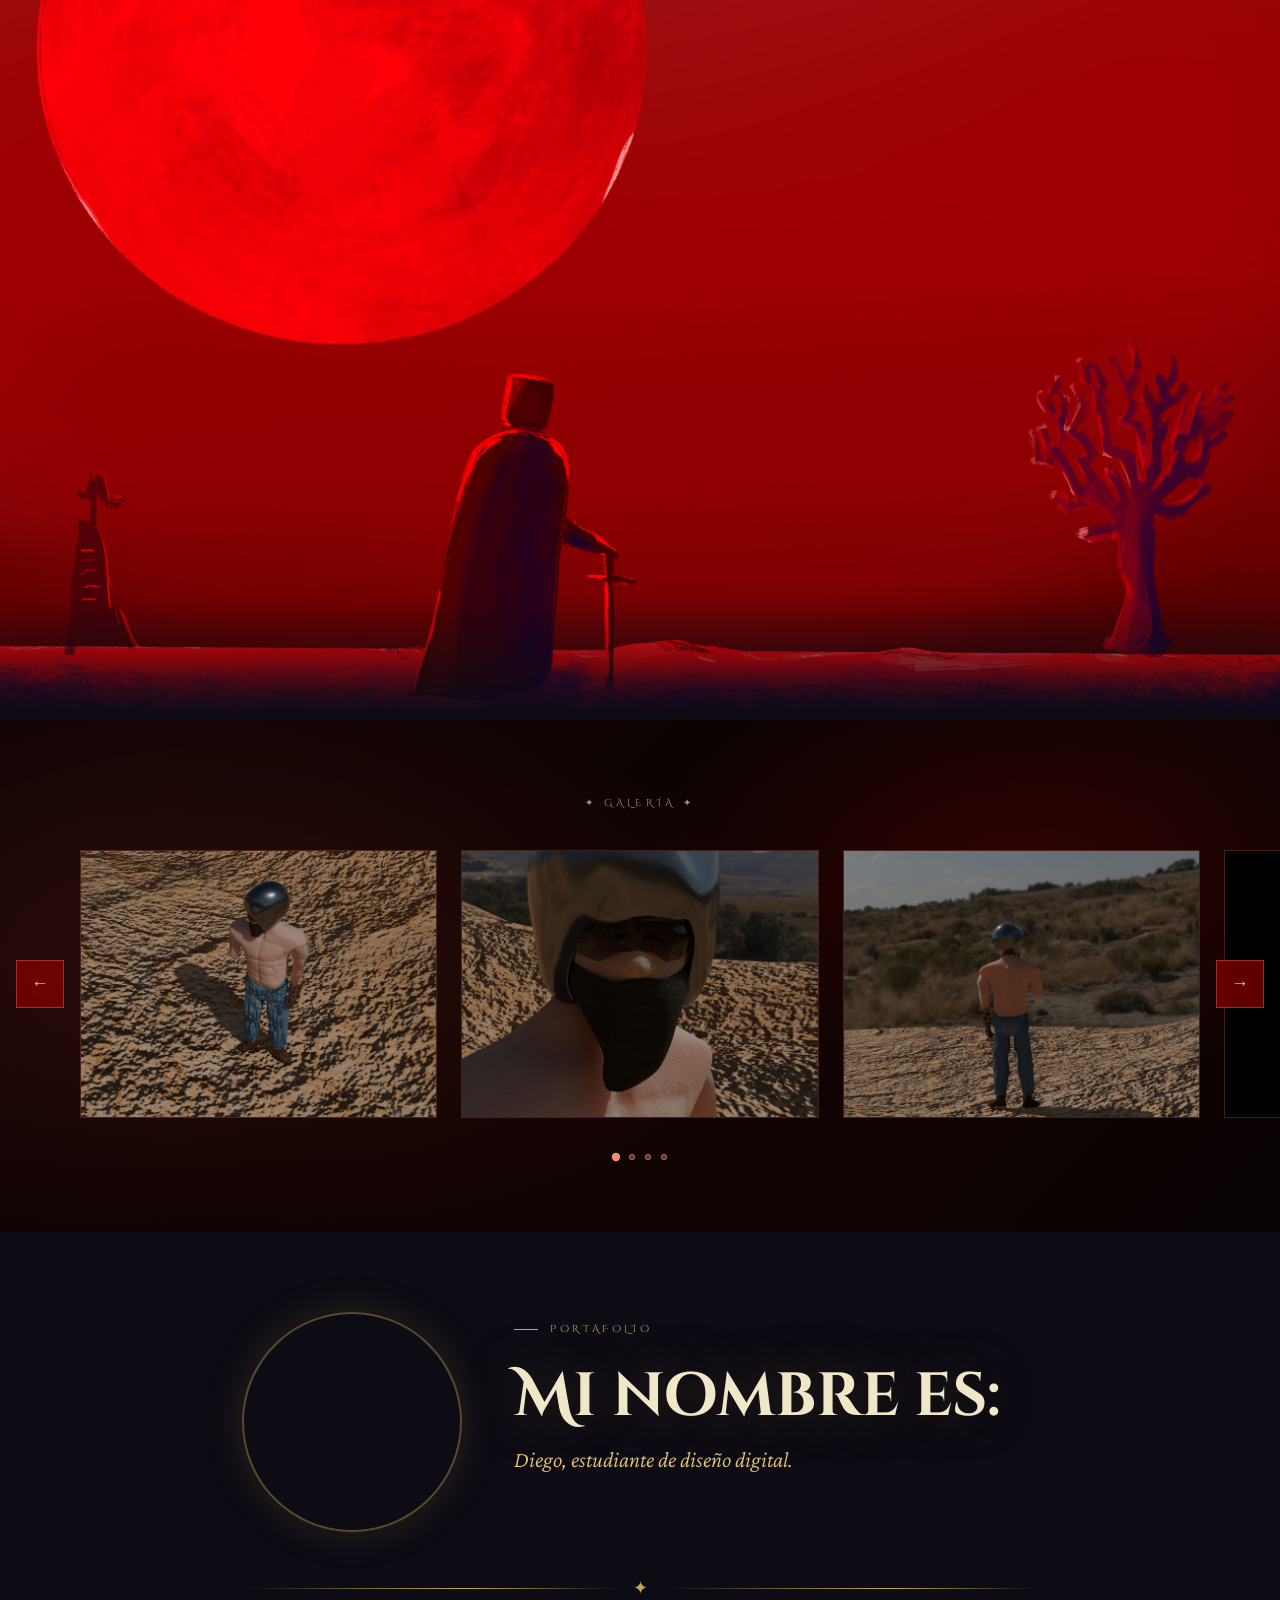
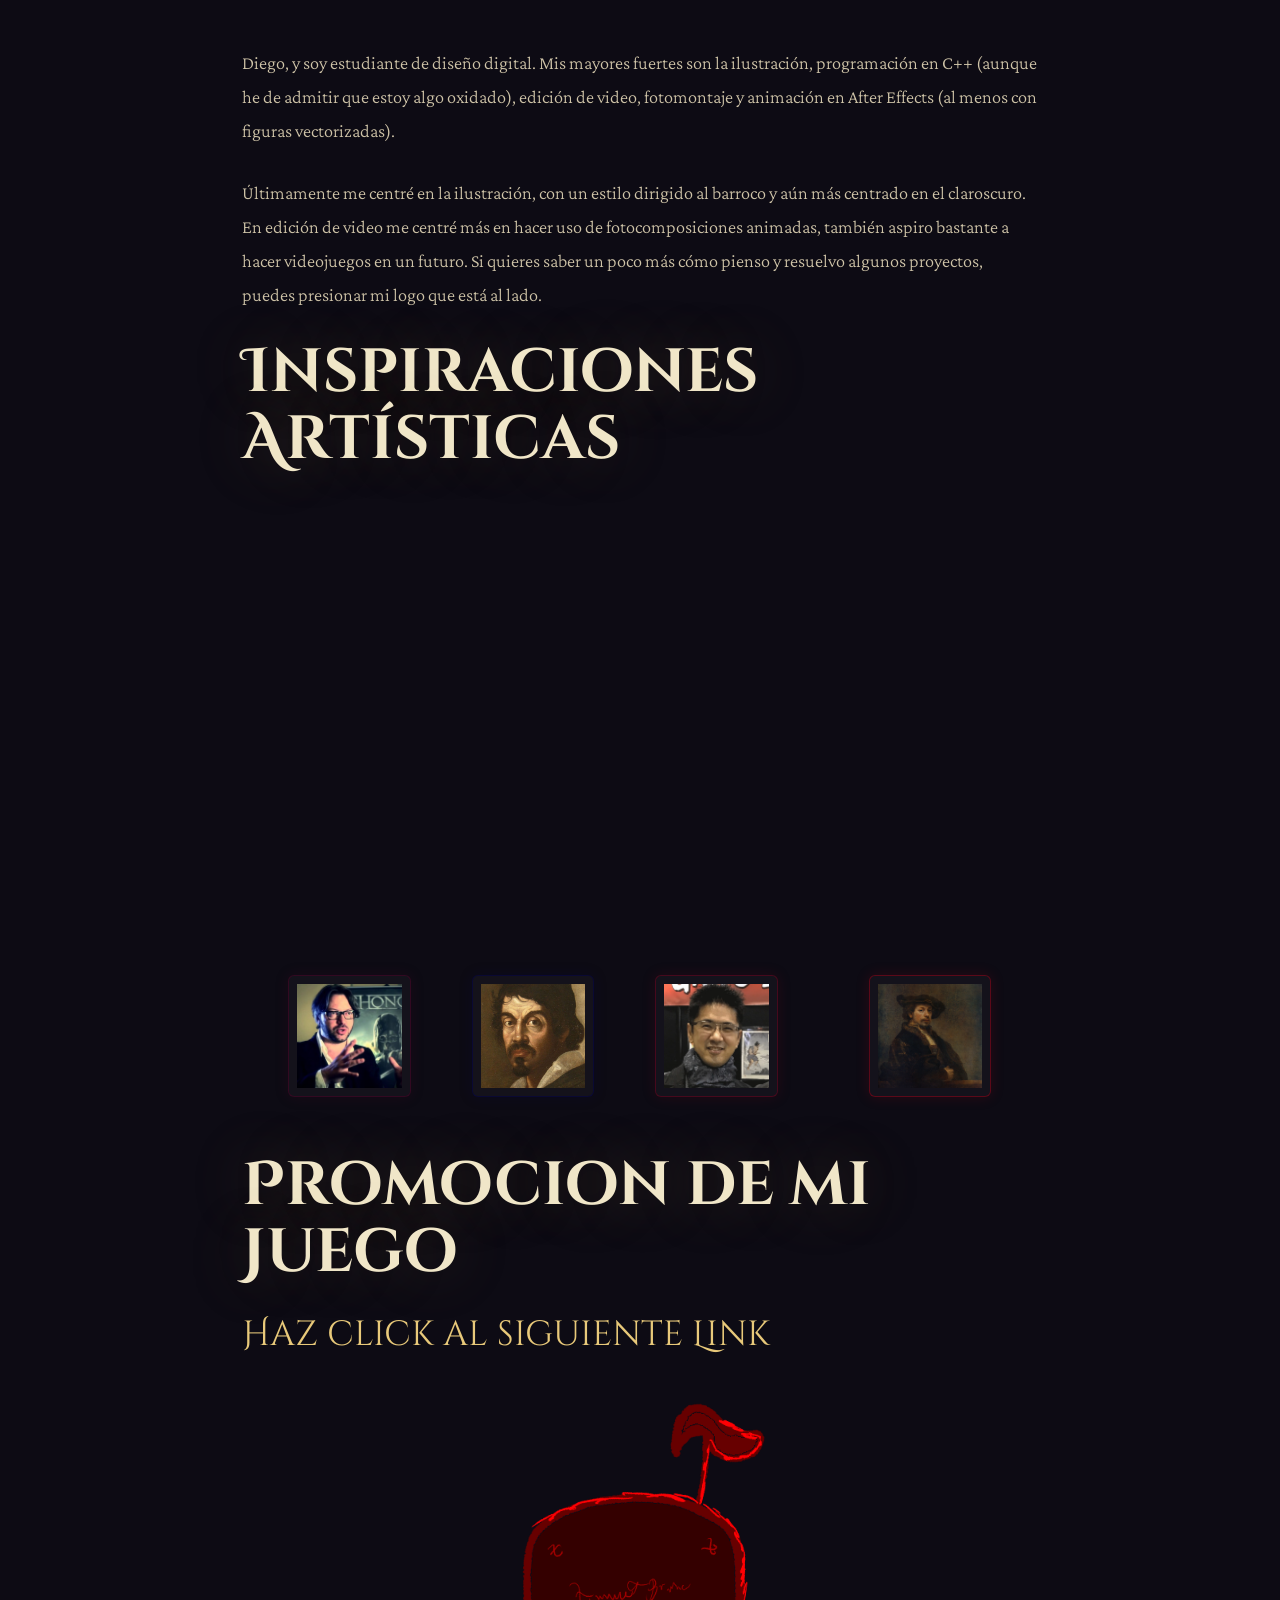
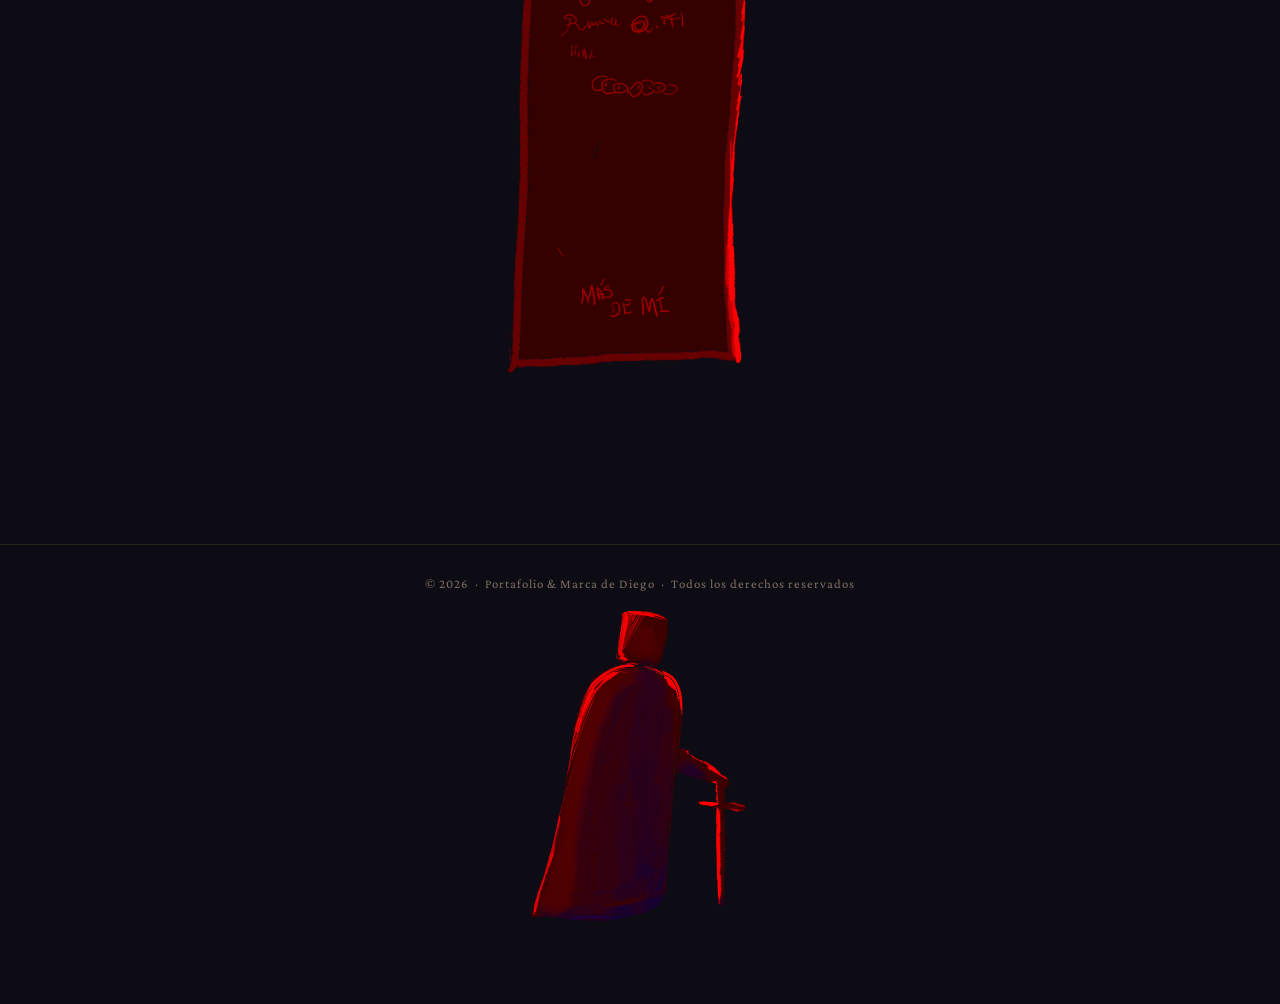
==== Index.html @ 69472fc8 "Add files via upload" ====
<!DOCTYPE html>
<html lang="es">
<head>
    <meta charset="UTF-8">
    <meta name="viewport" content="width=device-width, initial-scale=1.0">

    <!-- ══════════════ META SEO ══════════════ -->
    <title>Diego | Portafolio de Ilustración, 3D y Diseño Digital</title>
    <meta name="description" content="Portafolio de Diego, estudiante de diseño digital especializado en ilustración barroca, claroscuro, modelado 3D y fotomontaje. Descubre proyectos, inspiraciones artísticas y un videojuego propio.">
    <meta name="keywords" content="Diego, portafolio, diseño digital, ilustración, claroscuro, barroco, 3D, fotomontaje, after effects, videojuego, estudiante de diseño">
    <meta name="author" content="Diego">
    <meta name="robots" content="index, follow">
    <link rel="canonical" href="https://tu-dominio.com/">

    <!-- Open Graph (vista previa al compartir en redes / WhatsApp / Discord) -->
    <meta property="og:type" content="website">
    <meta property="og:title" content="Diego | Portafolio de Ilustración, 3D y Diseño Digital">
    <meta property="og:description" content="Ilustración barroca, claroscuro, modelado 3D y un videojuego en desarrollo. Conoce el trabajo de Diego.">
    <meta property="og:image" content="https://tu-dominio.com/imgs/foto-diego-share.jpg">
    <meta property="og:url" content="https://tu-dominio.com/">
    <meta property="og:locale" content="es_ES">

    <!-- Twitter / X Card -->
    <meta name="twitter:card" content="summary_large_image">
    <meta name="twitter:title" content="Diego | Portafolio de Ilustración, 3D y Diseño Digital">
    <meta name="twitter:description" content="Ilustración barroca, claroscuro, modelado 3D y un videojuego en desarrollo.">
    <meta name="twitter:image" content="https://tu-dominio.com/imgs/foto-diego-share.jpg">
    <!-- ════════════════════════════════════ -->

    <link rel="preconnect" href="https://fonts.googleapis.com">
    <link rel="preconnect" href="https://fonts.gstatic.com" crossorigin>
    <link href="https://fonts.googleapis.com/css2?family=Cinzel+Decorative:wght@400;700&family=Crimson+Pro:ital,wght@0,300;0,400;1,300;1,400&display=swap" rel="stylesheet">
    <style>
        :root {
            --ink:       #0d0b14;
            --midnight:  #12101e;
            --plum:      #1e1630;
            --gold:      #c9a84c;
            --gold-soft: #e8c97a;
            --moon:      #f0e6c8;
            --text:      #cfc4a8;
            --muted:     #7a7060;
        }

        * { margin: 0; padding: 0; box-sizing: border-box; }
        html { scroll-behavior: smooth; }

        body {
            background: var(--ink);
            color: var(--text);
            font-family: 'Crimson Pro', Georgia, serif;
            overflow-x: hidden;
        }

        .escena {
            position: relative;
            width: 100%;
            box-sizing: border-box;
            aspect-ratio: 16 / 9;
            overflow: hidden;
        }
        .escena img, .escena button, .escena a { position: absolute; display: block; }
        .fondo  { inset: 0; width: 100%; height: 100%; object-fit: cover; z-index: 1; }
        .luz    { inset: 0; width: 100%; height: 100%; object-fit: cover; z-index: 2; }
        .suelo  { bottom: 0; left: 0; width: 100%; z-index: 3; }

        .escena button, .escena .btn-link {
            background: none; border: none; cursor: pointer; padding: 0;
            z-index: 4; transition: transform 0.3s ease, filter 0.3s ease;
            transform-origin: center bottom;
        }
        .escena button:hover, .escena .btn-link:hover {
            transform: scale(1.08);
            filter: drop-shadow(0 0 12px rgba(201, 168, 76, 0.55));
        }
        .escena button img, .escena .btn-link img { width: 100%; display: block; }

        .btn-luna      { left: 2%;   bottom: 90%; width: 50%; height: 50%; }
        .btn-personaje { left: 32%;  bottom: 42%; width: 18%; height: 18%; }
        .btn-tumba     { left: 2%;   bottom: 20%; width: 10%; height: 38%; }
        .btn-arbol     { right: 3%;  bottom: 44%; width: 17%; height: 21%; }

        /* ── Nueva Escena para el Juego ── */
        .escena-juego {
            position: relative;
            width: 100%;
            aspect-ratio: 16 / 9;
            overflow: hidden;
            margin-top: 32px;
        }

        /* ── CONFIGURACIÓN DEL NUEVO BOTÓN TUMBA (Menos grande y con brillo rojo) ── */
        .btn-bigTomb {
            position: relative;
            display: block;
            margin: 40px auto 0 auto; /* Lo centra automáticamente en la página */
            width: 100%;
            max-width: 320px; /* Evita que se haga gigante y controla su escala perfectamente */
            background: none;
            border: none;
            padding: 0;
            cursor: pointer;
            outline: none;
            transition: filter 0.4s ease, transform 0.3s ease;
        }

        /* Asegura que la imagen de la tumba ocupe el espacio correcto sin deformarse */
        .btn-bigTomb img {
            width: 100%;
            height: auto;
            display: block;
        }

        /* Efecto Hover: Resplandor rojo persiguiendo las líneas del dibujo + sutil aumento de tamaño */
        .btn-bigTomb:hover {
            transform: scale(1.04);
            filter: drop-shadow(0 0 20px rgba(255, 0, 0, 0.85)) brightness(1.1);
        }

        /* Pequeña pulsación visual al hacer click */
        .btn-bigTomb:active {
            transform: scale(0.98);
        }

        .scene-fade {
            width: 100%; height: 120px;
            background: linear-gradient(to bottom, transparent, var(--ink));
            margin-top: -120px; position: relative; z-index: 10; pointer-events: none;
        }

        .carousel-section {
            background: linear-gradient(135deg, #140505 10%, #0d0202 40%, #110303 70%, #080202 100%);
            padding: 72px 0; position: relative; overflow: hidden;
        }
        .carousel-section::before {
            content: ''; position: absolute; inset: 0;
            background:
                radial-gradient(ellipse 60% 80% at 20% 50%, rgba(255,80,60,0.12) 0%, transparent 70%),
                radial-gradient(ellipse 50% 70% at 80% 30%, rgba(180,0,0,0.2) 0%, transparent 60%);
            pointer-events: none;
        }
        .carousel-section::after {
            content: ''; position: absolute; inset: 0;
            background: repeating-linear-gradient(
                0deg, transparent, transparent 3px,
                rgba(0,0,0,0.04) 3px, rgba(0,0,0,0.04) 4px
            );
            pointer-events: none;
        }
        .carousel-label {
            text-align: center; margin-bottom: 40px; position: relative; z-index: 2;
        }
        .carousel-label span {
            font-family: 'Cinzel Decorative', serif; font-size: 0.65rem;
            letter-spacing: 0.4em; text-transform: uppercase;
            color: rgba(255, 200, 180, 0.7);
        }
        .carousel-track-wrap { position: relative; z-index: 2; overflow: hidden; padding: 0 80px; }
        .carousel-track {
            display: flex; gap: 24px;
            transition: transform 0.55s cubic-bezier(0.77, 0, 0.175, 1);
            will-change: transform;
        }
        .carousel-slide {
            flex: 0 0 calc(33.333% - 16px); min-width: 0; position: relative;
            border: 1px solid rgba(255, 160, 120, 0.2); overflow: hidden;
            aspect-ratio: 4 / 3; background: rgba(0,0,0,0.3);
        }
        .carousel-slide img {
            width: 100%; height: 100%; object-fit: cover; display: block;
            transition: transform 0.6s ease, filter 0.6s ease;
            filter: brightness(0.85) saturate(1.1);
            cursor: pointer;
        }
        .carousel-slide:hover img { transform: scale(1.06); filter: brightness(0.7) saturate(1.3); }
        .carousel-slide-caption {
            position: absolute; bottom: 0; left: 0; right: 0;
            padding: 20px 18px 16px;
            background: linear-gradient(to top, rgba(80,0,0,0.9) 15%, transparent 100%);
            font-family: 'Cinzel Decorative', serif; font-size: 0.7rem;
            letter-spacing: 0.15em; text-transform: uppercase;
            color: rgba(255, 210, 190, 0.9);
            opacity: 0; transform: translateY(8px);
            transition: opacity 0.3s ease, transform 0.3s ease;
            pointer-events: none;
        }
        .carousel-slide:hover .carousel-slide-caption { opacity: 1; transform: translateY(0); }

        .carousel-btn {
            position: absolute; top: 50%; transform: translateY(-50%); z-index: 5;
            background: rgba(139,0,0,0.7); border: 1px solid rgba(255,140,100,0.35);
            color: rgba(255,210,190,0.9); width: 48px; height: 48px;
            display: flex; align-items: center; justify-content: center;
            cursor: pointer; font-size: 1.1rem;
            transition: background 0.3s, border-color 0.3s; backdrop-filter: blur(4px);
        }
        .carousel-btn:hover { background: rgba(180,0,0,0.9); border-color: rgba(255,160,120,0.6); }
        .carousel-btn.prev { left: 16px; }
        .carousel-btn.next { right: 16px; }

        .carousel-dots { display: flex; justify-content: center; gap: 10px; margin-top: 36px; position: relative; z-index: 2; }
        .carousel-dot {
            width: 6px; height: 6px; border-radius: 50%;
            background: rgba(255,160,120,0.3); border: 1px solid rgba(255,160,120,0.5);
            cursor: pointer; transition: background 0.3s, transform 0.3s;
        }
        .carousel-dot.active { background: rgba(255,160,120,0.9); transform: scale(1.4); }

        .lightbox-overlay {
            position: fixed;
            inset: 0;
            background: rgba(5, 1, 1, 0.92);
            display: none;
            align-items: center;
            justify-content: center;
            z-index: 1000;
            padding: 40px;
            cursor: zoom-out;
            backdrop-filter: blur(6px);
        }
        .lightbox-overlay.active {
            display: flex;
            animation: lightboxFade 0.25s ease;
        }
        @keyframes lightboxFade {
            from { opacity: 0; }
            to { opacity: 1; }
        }
        .lightbox-overlay img {
            max-width: 90vw;
            max-height: 90vh;
            object-fit: contain;
            border: 1px solid rgba(255, 160, 120, 0.3);
            box-shadow: 0 0 60px rgba(0,0,0,0.6);
            cursor: default;
        }
        .lightbox-close {
            position: absolute;
            top: 24px;
            right: 32px;
            color: rgba(255, 210, 190, 0.9);
            font-size: 2.2rem;
            font-family: 'Crimson Pro', Georgia, serif;
            line-height: 1;
            cursor: pointer;
            background: none;
            border: none;
            z-index: 1001;
        }
        .lightbox-close:hover { color: var(--gold-soft); }

        .content { max-width: 860px; margin: 0 auto; padding: 80px 32px 120px; }

        .intro-grid {
            display: flex;
            align-items: center;
            gap: 52px;
            margin-bottom: 48px;
            scroll-margin-top: 40px;
        }
        .intro-photo {
            flex: 0 0 220px;
            width: 220px;
            height: 220px;
            border-radius: 50%;
            overflow: hidden;
            border: 2px solid rgba(201, 168, 76, 0.4);
            box-shadow: 0 0 40px rgba(201, 168, 76, 0.15);
            flex-shrink: 0;
        }
        .intro-photo img {
            width: 100%;
            height: 100%;
            object-fit: cover;
            object-position: center;
            transform: scale(1.15);
            display: block;
            image-rendering: -webkit-optimize-contrast;
        }
        .intro-text { flex: 1; }
        .intro-text h1 { margin-bottom: 12px; }

        @media (max-width: 600px) {
            .intro-grid {
                flex-direction: column;
                align-items: flex-start;
                gap: 28px;
            }
            .intro-photo {
                flex: 0 0 160px;
                width: 160px;
                height: 160px;
            }
        }

        .eyebrow {
            display: inline-block; font-family: 'Cinzel Decorative', serif;
            font-size: 0.65rem; letter-spacing: 0.35em; text-transform: uppercase;
            color: var(--gold); margin-bottom: 28px; position: relative; padding-left: 36px;
        }
        .eyebrow::before {
            content: ''; position: absolute; left: 0; top: 50%;
            width: 24px; height: 1px; background: var(--gold);
        }
        h1 {
            font-family: 'Cinzel Decorative', serif; font-size: clamp(2rem, 5vw, 3.8rem);
            font-weight: 700; line-height: 1.1; color: var(--moon); margin-bottom: 24px;
            text-shadow: 0 0 60px rgba(201, 168, 76, 0.25);
        }
        h2 {
            font-family: 'Cinzel Decorative', serif; font-size: clamp(1.4rem, 3vw, 2.2rem);
            font-weight: 400; color: var(--gold-soft); margin-bottom: 20px;
        }
        .subtitle {
            font-size: clamp(1.1rem, 2vw, 1.4rem); font-style: italic; font-weight: 300;
            color: var(--gold-soft); line-height: 1.55; margin-bottom: 48px; max-width: 640px;
        }
        .divider { display: flex; align-items: center; gap: 16px; margin-bottom: 48px; }
        .divider::before, .divider::after {
            content: ''; flex: 1; height: 1px;
            background: linear-gradient(to right, transparent, var(--gold) 60%, transparent);
        }
        .divider span { color: var(--gold); font-size: 1.1rem; line-height: 1; }
        .body-text { font-size: clamp(1rem, 1.5vw, 1.15rem); line-height: 1.85; color: var(--text); margin-bottom: 28px; font-weight: 300; }
        .body-text strong { color: var(--moon); font-weight: 400; }
        .features { display: grid; grid-template-columns: repeat(auto-fit, minmax(220px, 1fr)); gap: 40px; margin-top: 64px; }
        .feature { border-top: 1px solid rgba(201, 168, 76, 0.3); padding-top: 24px; }
        .feature-icon { font-size: 1.5rem; margin-bottom: 12px; display: block; }
        .feature h3 {
            font-family: 'Cinzel Decorative', serif; font-size: 0.8rem; font-weight: 400;
            letter-spacing: 0.12em; color: var(--gold-soft); margin-bottom: 10px; text-transform: uppercase;
        }
        .feature p { font-size: 0.95rem; line-height: 1.7; color: var(--muted); font-weight: 300; }
        .cta-wrap { margin-top: 72px; text-align: center; }
        .cta {
            display: inline-block; font-family: 'Cinzel Decorative', serif;
            font-size: 0.75rem; letter-spacing: 0.25em; text-transform: uppercase;
            color: var(--ink); background: var(--gold); padding: 16px 40px;
            text-decoration: none; transition: background 0.3s, box-shadow 0.3s;
        }
        .cta:hover { background: var(--gold-soft); box-shadow: 0 0 40px rgba(201, 168, 76, 0.4); }

        footer {
            border-top: 1px solid rgba(201, 168, 76, 0.15);
            text-align: center; padding: 32px; font-size: 0.8rem;
            color: var(--muted); letter-spacing: 0.08em;
        }

        /* ── ANIMACIÓN DE RAÍCES ── */
        .raices-section {
            display: flex;
            flex-direction: column;
            margin: 8px auto 56px;
            max-width: 1100px;
        }
        .raices-wrap {
            position: relative;
            width: 100%;
            margin-top: 170px;
        }
        .raices-wrap svg {
            width: 100%;
            height: auto;
            display: block;
            overflow: visible;
        }
        .raices-wrap svg path {
            fill: none;
            stroke-miterlimit: 10;
            stroke-width: 4px;
            stroke-dasharray: 1800;
            stroke-dashoffset: 1800;
            filter: drop-shadow(0 0 6px rgba(162, 0, 23, 0.35));
        }
        .raices-wrap.in-view svg path {
            animation: dibujarRaiz 2.6s ease-out forwards;
        }
        .raices-wrap.in-view svg path:nth-of-type(1) { animation-delay: 0s; }
        .raices-wrap.in-view svg path:nth-of-type(2) { animation-delay: 0.5s; }
        .raices-wrap.in-view svg path:nth-of-type(3) { animation-delay: 1s; }
        .raices-wrap.in-view svg path:nth-of-type(4) { animation-delay: 1.5s; }

        @keyframes dibujarRaiz {
            to { stroke-dashoffset: 0; }
        }

        .raices-imgs {
            display: flex;
            align-items: flex-start;
            margin-top: -2px;
            padding: 0 2%;
        }
        .raices-img-slot {
            position: relative;
            flex: 0 0 16%;
            aspect-ratio: 1 / 1;
            border-radius: 6px;
            background: rgba(255,255,255,0.03);
            overflow: hidden;
            display: flex;
            align-items: center;
            justify-content: center;
        }
        .raices-img-slot::before {
            content: '';
            position: absolute;
            top: -22px;
            left: 50%;
            width: 2px;
            height: 22px;
            transform: translateX(-50%);
        }
        .raices-img-slot img {
            width: 100%;
            height: 100%;
            object-fit: cover;
            display: block;
            transition: transform 0.5s ease, filter 0.5s ease;
        }
        .raices-img-slot:hover img {
            transform: scale(1.08);
            filter: brightness(0.6);
        }
        .raices-img-slot.placeholder {
            font-family: 'Cinzel Decorative', serif;
            font-size: 0.6rem;
            letter-spacing: 0.1em;
            text-transform: uppercase;
            color: var(--muted);
            text-align: center;
            padding: 8px;
        }
        .raices-img-caption {
            position: absolute;
            bottom: 0; left: 0; right: 0;
            padding: 10px 8px 8px;
            background: linear-gradient(to top, rgba(20,0,0,0.92) 20%, transparent 100%);
            font-family: 'Cinzel Decorative', serif;
            font-size: 0.55rem;
            letter-spacing: 0.08em;
            text-transform: uppercase;
            color: rgba(255, 210, 190, 0.95);
            text-align: center;
            opacity: 0;
            transform: translateY(6px);
            transition: opacity 0.3s ease, transform 0.3s ease;
            pointer-events: none;
        }
        .raices-img-slot:hover .raices-img-caption {
            opacity: 1;
            transform: translateY(0);
        }
        .raices-img-slot.raiz-1 { border: 1px solid rgba(0,0,77,0.5); box-shadow: 0 0 14px rgba(0,0,77,0.2); }
        .raices-img-slot.raiz-1::before { background: linear-gradient(to bottom, transparent, #00004d); }
        .raices-img-slot.raiz-2 { border: 1px solid rgba(80,0,40,0.5); box-shadow: 0 0 14px rgba(80,0,40,0.2); }
        .raices-img-slot.raiz-2::before { background: linear-gradient(to bottom, transparent, #50002a); }
        .raices-img-slot.raiz-3 { border: 1px solid rgba(120,0,30,0.5); box-shadow: 0 0 14px rgba(120,0,30,0.2); }
        .raices-img-slot.raiz-3::before { background: linear-gradient(to bottom, transparent, #78001e); }
        .raices-img-slot.raiz-4 { border: 1px solid rgba(162,0,23,0.5); box-shadow: 0 0 14px rgba(162,0,23,0.2); }
        .raices-img-slot.raiz-4::before { background: linear-gradient(to bottom, transparent, #a20017); }

        @media (max-width: 700px) {
            .raices-imgs { flex-wrap: wrap; gap: 14px; padding: 0; }
            .raices-img-slot { flex: 0 0 calc(50% - 7px); margin-left: 0 !important; }
            .raices-img-slot::before { display: none; }
        }
    </style>
</head>
<body>

    <div class="escena">
        <img class="fondo"  src="imgs/fondo.png"  alt="">
        <img class="luz"    src="imgs/luz.png"    alt="">
        <img class="suelo"  src="imgs/suelo.svg"  alt="">
        <button class="btn-luna"><img src="imgs/luna.svg" alt="Luna"></button>
        <button class="btn-personaje"><img src="imgs/personaje.svg" alt="Personaje"></button>
        <button class="btn-tumba"><img src="imgs/tumba.svg" alt="Enemigo"></button>
        <button class="btn-arbol"><img src="imgs/arbol.svg" alt="Árbol"></button>
    </div>

    <div class="scene-fade"></div>

    <section class="carousel-section">
        <div class="carousel-label"><span>✦ Galería ✦</span></div>

        <div class="carousel-track-wrap" style="position:relative;">
            <button class="carousel-btn prev" aria-label="Anterior">&#8592;</button>

            <div class="carousel-track" id="carouselTrack">
                <div class="carousel-slide">
                    <img src="carrusel/FINAL1.jpg" alt="Proyecto3D">
                    <div class="carousel-slide-caption">Personaje 3D (final)</div>
                </div>
                <div class="carousel-slide">
                    <img src="carrusel/FINAL2.jpg" alt="Proyecto3D_2">
                    <div class="carousel-slide-caption">Personaje 3D II (final) </div>
                </div>
                <div class="carousel-slide">
                    <img src="carrusel/FINAL3.jpg" alt="proyecto3D_3">
                    <div class="carousel-slide-caption">Personaje 3D III (final)</div>
                </div>
                <div class="carousel-slide">
                    <img src="carrusel/cyberCommando.jpg" alt="IlustraciónIndependiente">
                    <div class="carousel-slide-caption">CyberMosquetero</div>
                </div>
                <div class="carousel-slide">
                    <img src="carrusel/AnguloDiego_ComposicionTexturas.jpg" alt="PruebaDeEstructuras_3D">
                    <div class="carousel-slide-caption">Recreación de puerta del Sol en 3d</div>
                </div>
                <div class="carousel-slide">
                    <img src="carrusel/BOCETO 7.jpg" alt="Reptilectric">
                    <div class="carousel-slide-caption">Reinterpretación Álbum de zoe</div>
                </div>
                <div class="carousel-slide">
                    <img src="carrusel/AnguloDiegoExamenFinal_MuerteDeCaravaggio.jpg" alt="OdaACaravaggio">
                    <div class="carousel-slide-caption">la muerte de Caravaggio</div>
                </div>
                <div class="carousel-slide">
                    <img src="carrusel/TRABAJO.jpg" alt="proyectoEstetica">
                    <div class="carousel-slide-caption">ilustración de Cartel de feria del Libro</div>
                </div>
                <div class="carousel-slide">
                    <img src="carrusel/primerisimaIlustracionDigital.jpg" alt="primeraIlustracionDigital">
                    <div class="carousel-slide-caption">Mi primer dibujo digital (2020)</div>
                </div>
                <div class="carousel-slide">
                    <img src="carrusel/fusileroSueco.jpg" alt="fusileroSueco">
                    <div class="carousel-slide-caption">Fusilero Sueco (2020)</div>
                </div>
                <div class="carousel-slide">
                    <img src="carrusel/popGum.jpg" alt="MiniMarca">
                    <div class="carousel-slide-caption">Pop Gum (2020)</div>
                </div>
                <div class="carousel-slide">
                    <img src="carrusel/primeraIlustracion.jpg" alt="primeraIlustracionDigital">
                    <div class="carousel-slide-caption">Primer Perfil Ilustrado Digitalmente (2020)</div>
                </div> 
            </div>

            <button class="carousel-btn next" aria-label="Siguiente">&#8594;</button>
        </div>

        <div class="carousel-dots" id="carouselDots"></div>
    </section>

    <div class="lightbox-overlay" id="lightboxOverlay">
        <button class="lightbox-close" id="lightboxClose" aria-label="Cerrar">&times;</button>
        <img id="lightboxImg" src="" alt="">
    </div>

    <section class="content">

        <div class="intro-grid">
            <div class="intro-photo">
                <img id="introAnim" src="imgs/logoanimado (2).gif" alt="Diego">
            </div>
            <div class="intro-text">
                <span class="eyebrow">Portafolio</span>
                <h1>Mi nombre es:</h1>
                <p class="subtitle">Diego, estudiante de diseño digital.</p>
            </div>
        </div>

        <div class="divider"><span>✦</span></div>

        <p class="body-text">
            Diego, y soy estudiante de diseño digital. Mis mayores fuertes son la ilustración,
            programación en C++ (aunque he de admitir que estoy algo oxidado), edición de
            video, fotomontaje y animación en After Effects (al menos con figuras vectorizadas).
        </p>
        <p class="body-text">
            Últimamente me centré en la ilustración, con un estilo dirigido al barroco y aún más
            centrado en el claroscuro. En edición de video me centré más en hacer uso de fotocomposiciones
            animadas, también aspiro bastante a hacer videojuegos en un futuro. Si quieres saber un poco más
            cómo pienso y resuelvo algunos proyectos, puedes presionar mi logo que está al lado.
        </p>

        <h1>Inspiraciones Artísticas</h1>

        <div class="raices-section">
            <div class="raices-wrap" id="raicesWrap">
                <svg id="Capa_1" data-name="Capa 1" xmlns="http://www.w3.org/2000/svg" xmlns:xlink="http://www.w3.org/1999/xlink" viewBox="0 0 1920 745"><defs><linearGradient id="Degradado_sin_nombre_48" x1="178.56" y1="393.16" x2="547.51" y2="393.16" gradientTransform="translate(332.03 -552.66) rotate(33.88)" gradientUnits="userSpaceOnUse"><stop offset="0" stop-color="#00004d"/><stop offset="1" stop-color="#a20017"/></linearGradient><linearGradient id="Degradado_sin_nombre_48-2" x1="-36.46" y1="577.4" x2="310.81" y2="577.4" gradientTransform="matrix(0.77, 0.64, -0.64, 0.77, 404.08, -579.75)" xlink:href="#Degradado_sin_nombre_48"/><linearGradient id="Degradado_sin_nombre_48-3" x1="224.64" y1="106.25" x2="755.1" y2="106.25" gradientTransform="translate(448.49 -606.76) rotate(42.59)" xlink:href="#Degradado_sin_nombre_48"/><linearGradient id="Degradado_sin_nombre_48-4" x1="786.72" y1="-147.78" x2="1093.56" y2="-147.78" gradientTransform="translate(321.61 -249.57) rotate(26.28)" xlink:href="#Degradado_sin_nombre_48"/></defs><title>Mesa de trabajo 1</title><path stroke="url(#Degradado_sin_nombre_48)" d="M602.27-154.38s14,45.53,5.07,58.81-2.61,38-2.61,38L603-22.64l27.16,6.19s13.06,77.43,5,94.87-22.66,60.67-22.66,60.67,27-27.65,21.64-3.54S622.49,194,622.49,194l70-25.29S651.72,331.7,667,314.28s-21.5,44.58-21.5,44.58,4.62,30.8,7.36,41.07-7.33,36-7.33,36L663,377.78l29.76-28.2-7.14-21.65,36-164.91-59-10.73-16.13,13.26-.09-59.08.36-23.85,21.46-33.77-20.06-58L635.82-68,621.77-183.44Z"/><path stroke="url(#Degradado_sin_nombre_48-2)" d="M290.24-104.3s4.64,11.64-10.36,48.56-23.33,39.11-12,45.87,35.91-26.09,20,16.59-42,44.41-18.13,64.19,24.24,16.2,18.43,45.15,13.24,65.52-2.07,84-34.41,11.74-15.89,42.68,33.74,26.66,33,49.46,18.1,64.35,18.1,64.35l24.6,4.8-23-33.36,19.78-23.87s-25.08-40.26-28.16-42.81-3.43-36.61-3.43-36.61l-1.76-33.93,10.33-64.17-11.55-55,16.4-90.32s-6-25.72-9.18-29.68,8.7-96.69,8.7-96.69Z"/><path stroke="url(#Degradado_sin_nombre_48-3)" d="M946.77-249.21c10.74,3.09,50.86-2.13,31.65,29.11s-22.74,48.37-17.84,63.73,5.64,50,3.4,64.26-17,51-11.28,68.42,36,49.44,36,49.44-1.74,59.52-2,102.71,8.81,108.62,26.54,126.27,8.42,82.46,8.42,82.46l34.11,70.75,22.44-55.44s-25.44-32.9-27.09-38.49-8.55-35-1.17-44.54-29.4-59.63-29.4-59.63L1045,134.5S1034.25,81.17,1026.83,73s5.77-81.63,5.77-81.63L978.86-58l15.58-67.18,27.88-77.61-24.11-68.35-16.93-15.56Z"/><path stroke="url(#Degradado_sin_nombre_48-4)" d="M1403.49-147.25c14.87,21.84,1.5,30.85-.65,48.75s11.29,22.31,15,39.73-4.09,76.05-2.72,82.3,8.44,77.78,8.44,77.78l37.13,1.6s11.44,51.37,4.38,70.19-18.89,67.63-22.88,75.7,19.44,41.94,19.44,41.94l-31.43,63.66,9.17,44.68s8.82-24.65,15.5-31.39,33-14.92,33-14.92l6.11-30.44-6.42-32.17L1511,240.4s-8.2-30.82-11.35-33.48,1.47-64,1.47-64-.7-50.54-6.52-52.3-53-48.48-53-48.48-3.81-46.49.63-53.22,8.31-37.16,8.31-37.16l.16-56.8,10.22-13.91-43.94-21.7Z"/></svg>
            </div>

            <div class="raices-imgs">
                <div class="raices-img-slot placeholder raiz-2" style="margin-left:4%;">
                    <img src="inspiraciones/antonov.jpg" alt="VikotrAntonov">
                    <div class="raices-img-caption">Viktor Antonov</div>
                </div>
                <div class="raices-img-slot placeholder raiz-1" style="margin-left:8%;">
                    <img src="inspiraciones/caravaggio.jpg" alt="Caravaggio">
                    <div class="raices-img-caption">Caravaggio</div>
                </div>
                <div class="raices-img-slot placeholder raiz-3" style="margin-left:8%;">
                    <img src="inspiraciones/murata.webp" alt="YusukeMurata">
                    <div class="raices-img-caption">Yusuke Murata</div>
                </div>
                <div class="raices-img-slot placeholder raiz-4" style="margin-left:12%;">
                    <img src="inspiraciones/RembrandtSelfPortrait_Age34-59f0c0930d327a001096f8c4-1806551614.jpg" alt="Rembrandt">
                    <div class="raices-img-caption">Rembrandt</div>
                </div>
            </div>
        </div>

        <h1 id="seccionJuego">Promocion de mi Juego</h1>
        <h2>Haz click al siguiente Link</h2>

        <!-- Tu enlace que actúa como botón e integra la imagen limpiamente -->
        <a href="AQUI_VA_EL_ENLACE_DE_TU_JUEGO" class="btn-bigTomb">
            <img src="imgs/ttumbaC.svg" alt="Tumba Grande Juego">
        </a>

    </section>

    <footer>
        &copy; 2026 &nbsp;·&nbsp; Portafolio & Marca de Diego &nbsp;·&nbsp; Todos los derechos reservados
        <div><img src="imgs/personaje.png" alt=""></div>
        <div><img src="" alt=""></div>
        <div><img src="" alt=""></div>
    </footer>

    <script>
        (function () {
            // ── Redirección de los botones de la escena interactiva ──
            document.querySelector('.btn-luna').addEventListener('click', () => {
                document.querySelector('.carousel-section').scrollIntoView({ behavior: 'smooth' });
            });
            
            document.querySelector('.btn-personaje').addEventListener('click', () => {
                document.querySelector('.intro-grid').scrollIntoView({ behavior: 'smooth' });
            });
            
            document.querySelector('.btn-tumba').addEventListener('click', () => {
                const destino = document.getElementById('seccionJuego');
                if (destino) destino.scrollIntoView({ behavior: 'smooth' });
            });
            
            document.querySelector('.btn-arbol').addEventListener('click', () => {
                document.querySelector('.raices-section').scrollIntoView({ behavior: 'smooth' });
            });

            const track  = document.getElementById('carouselTrack');
            const dotsEl = document.getElementById('carouselDots');
            const slides = track.querySelectorAll('.carousel-slide');
            const visible = 3;
            const pages   = Math.ceil(slides.length / visible);
            let   current = 0;

            for (let i = 0; i < pages; i++) {
                const d = document.createElement('div');
                d.className = 'carousel-dot' + (i === 0 ? ' active' : '');
                d.addEventListener('click', () => goTo(i));
                dotsEl.appendChild(d);
            }

            function goTo(page) {
                current = Math.max(0, Math.min(page, pages - 1));
                const slideW = slides[0].offsetWidth + 24;
                track.style.transform = `translateX(-${current * visible * slideW}px)`;
                dotsEl.querySelectorAll('.carousel-dot').forEach((d, i) =>
                    d.classList.toggle('active', i === current));
            }

            document.querySelector('.carousel-btn.prev').addEventListener('click', () =>
                goTo(current > 0 ? current - 1 : pages - 1));
            document.querySelector('.carousel-btn.next').addEventListener('click', () =>
                goTo(current < pages - 1 ? current + 1 : 0));

            const overlay   = document.getElementById('lightboxOverlay');
            const overlayImg = document.getElementById('lightboxImg');
            const closeBtn  = document.getElementById('lightboxClose');

            slides.forEach((slide) => {
                const img = slide.querySelector('img');
                img.addEventListener('click', (e) => {
                    e.stopPropagation();
                    overlayImg.src = img.src;
                    overlayImg.alt = img.alt;
                    overlay.classList.add('active');
                });
            });

            function closeLightbox() {
                overlay.classList.remove('active');
                overlayImg.src = '';
            }

            overlay.addEventListener('click', closeLightbox);
            closeBtn.addEventListener('click', (e) => {
                e.stopPropagation();
                closeLightbox();
            });
            document.addEventListener('keydown', (e) => {
                if (e.key === 'Escape') closeLightbox();
            });
        })();

        // ── Reinicia la animación del perfil cada vez que entra en pantalla ──
        (function () {
            const introImg = document.getElementById('introAnim');
            if (!introImg) return;
            const originalSrc = introImg.getAttribute('src');

            const observer = new IntersectionObserver((entries) => {
                entries.forEach((entry) => {
                    if (entry.isIntersecting) {
                        introImg.src = '';
                        requestAnimationFrame(() => {
                            introImg.src = originalSrc + '?t=' + Date.now();
                        });
                    }
                });
            }, { threshold: 0.5 });

            observer.observe(introImg.closest('.intro-grid'));
        })();

        // ── Activa la animación de las raíces al entrar en pantalla ──
        (function () {
            const raicesWrap = document.getElementById('raicesWrap');
            if (!raicesWrap) return;

            const observer = new IntersectionObserver((entries) => {
                entries.forEach((entry) => {
                    if (entry.isIntersecting) {
                        raicesWrap.classList.remove('in-view');
                        void raicesWrap.offsetWidth;
                        raicesWrap.classList.add('in-view');
                    } else {
                        raicesWrap.classList.remove('in-view');
                    }
                });
            }, { threshold: 0.4 });

            observer.observe(raicesWrap);
        })();
    </script>

</body>
</html>
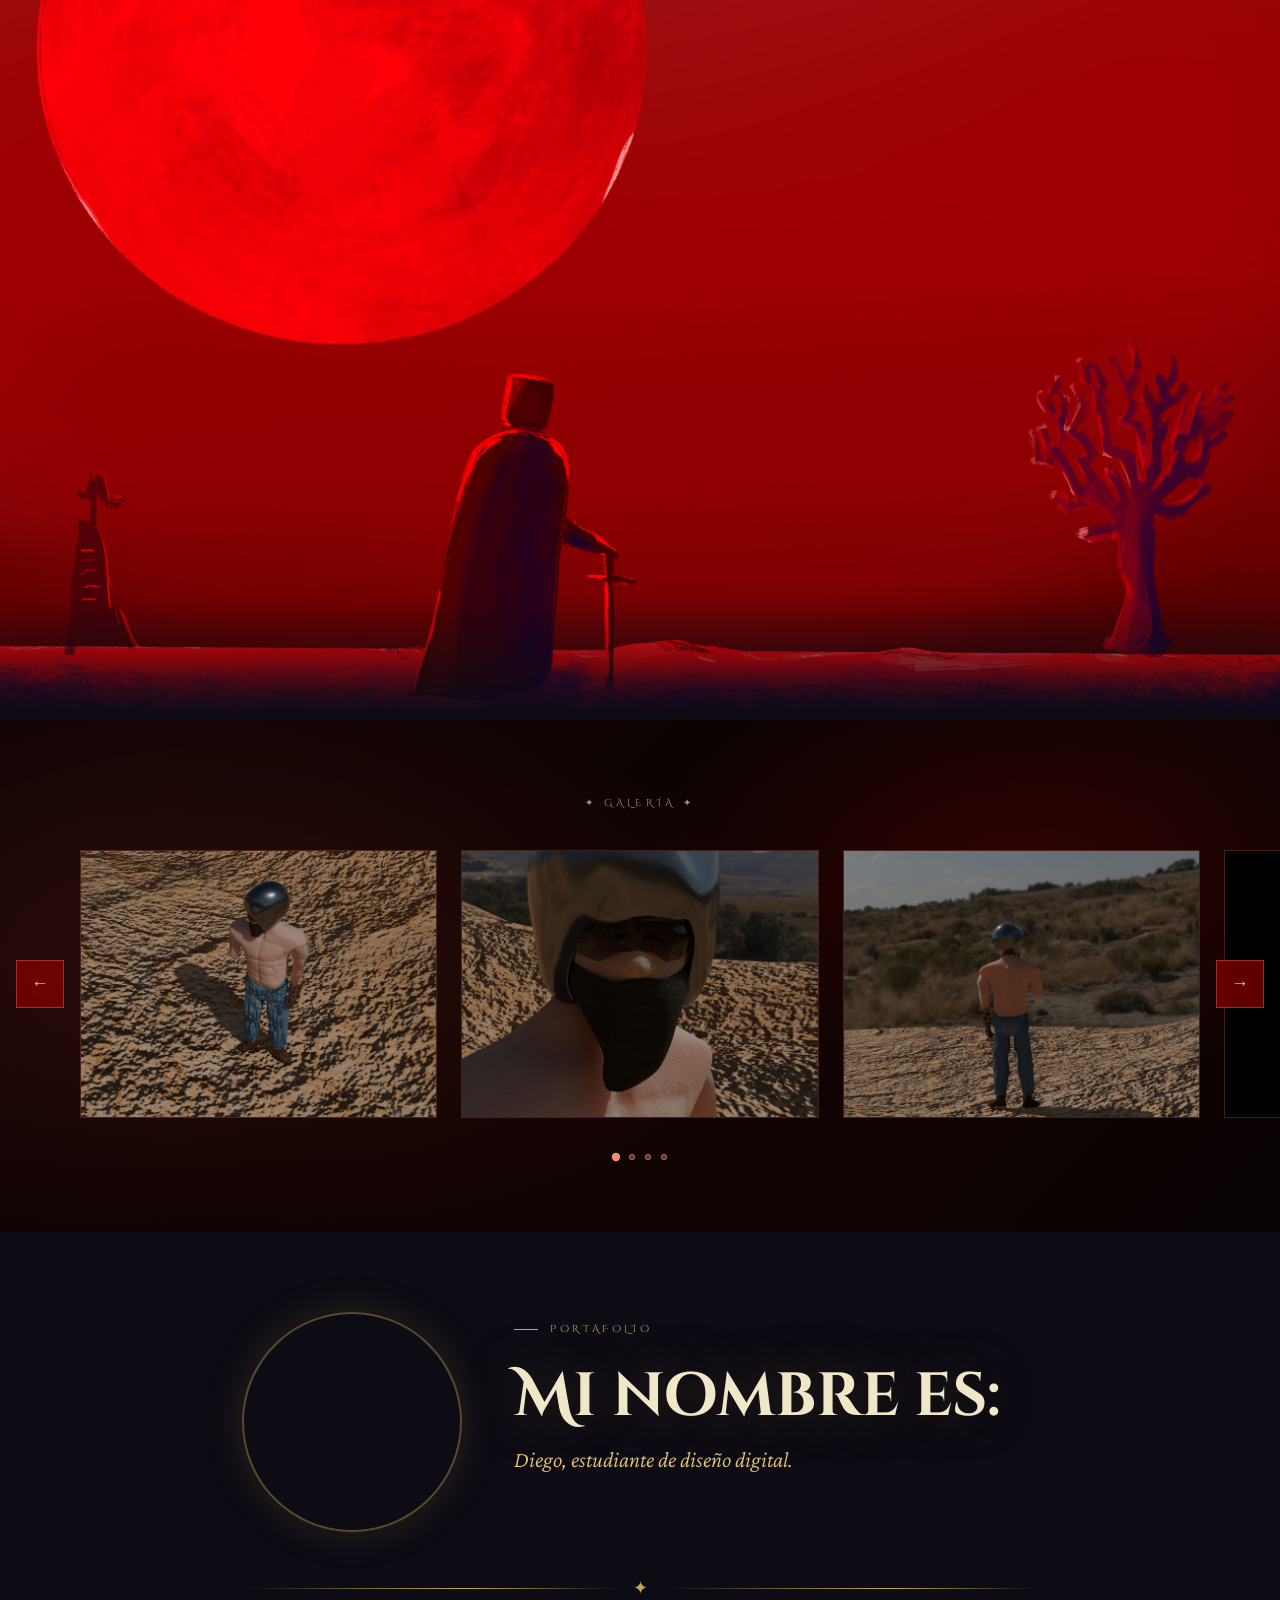
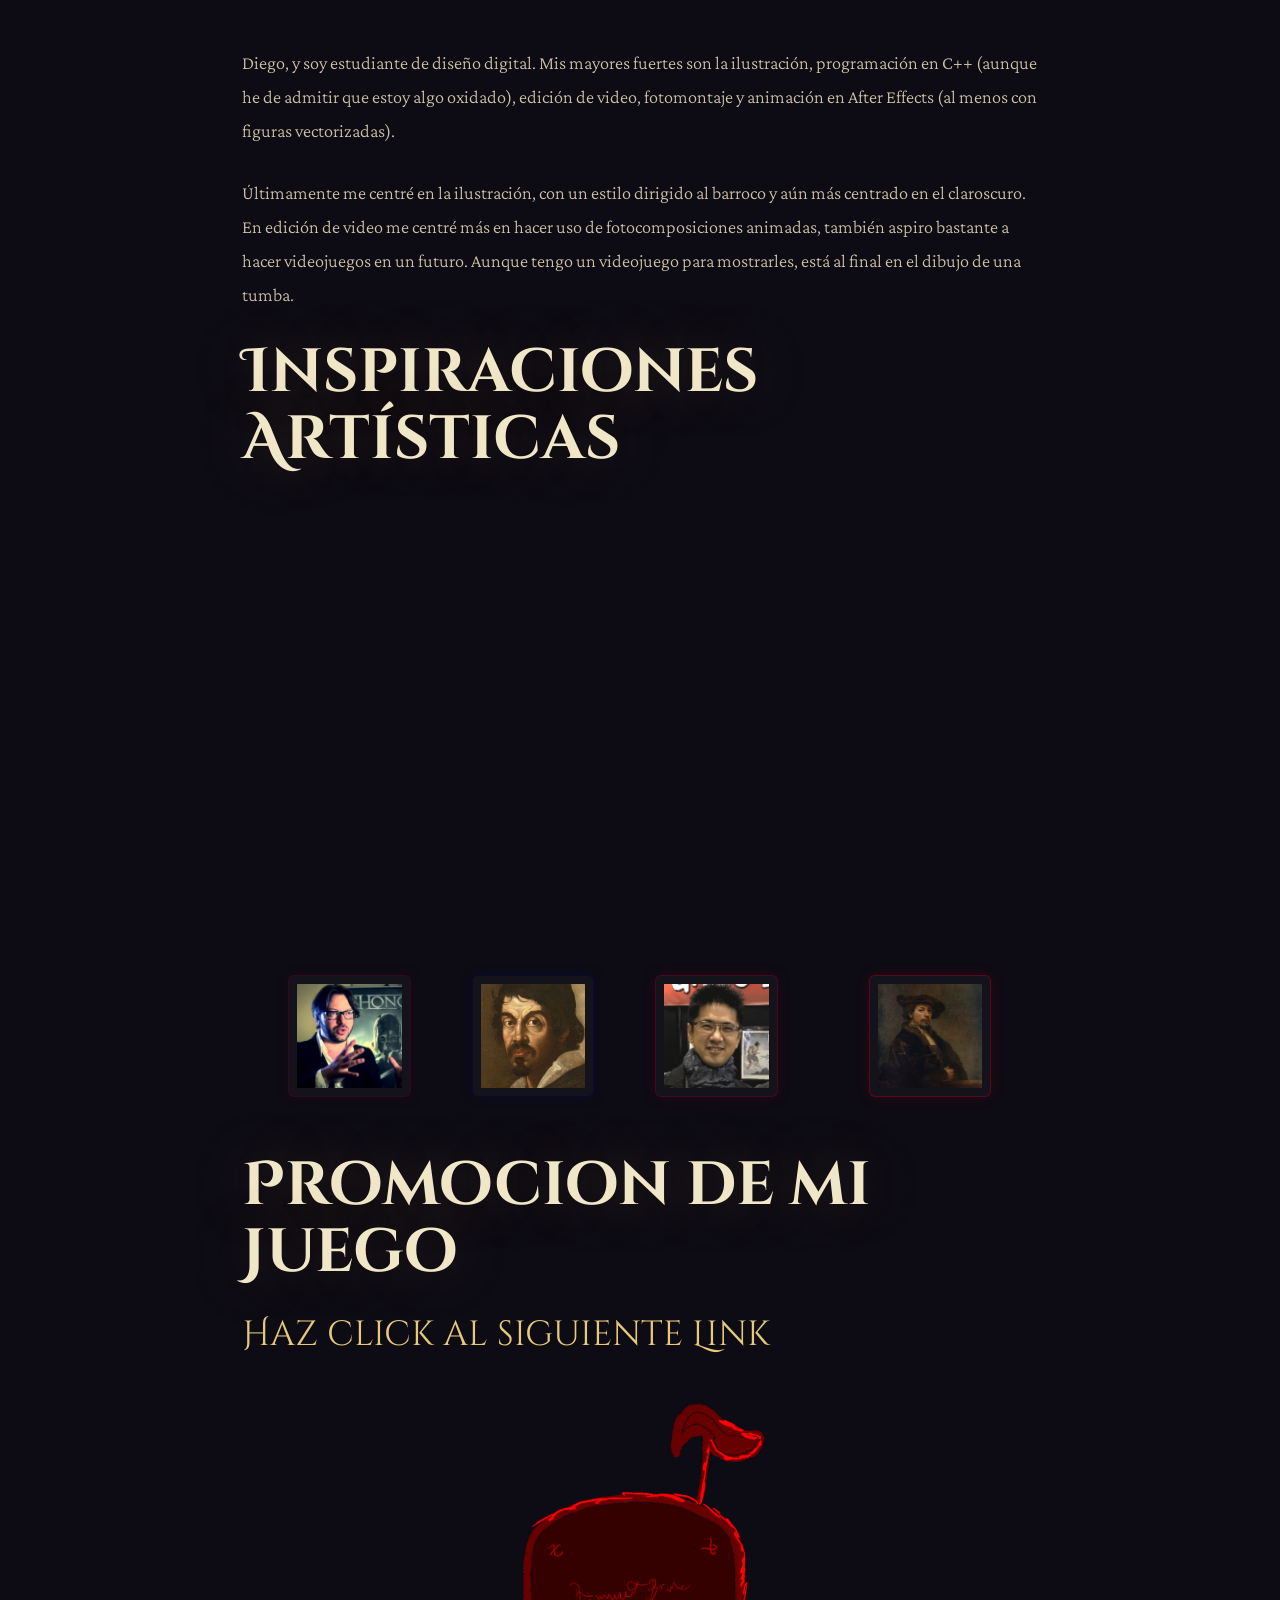
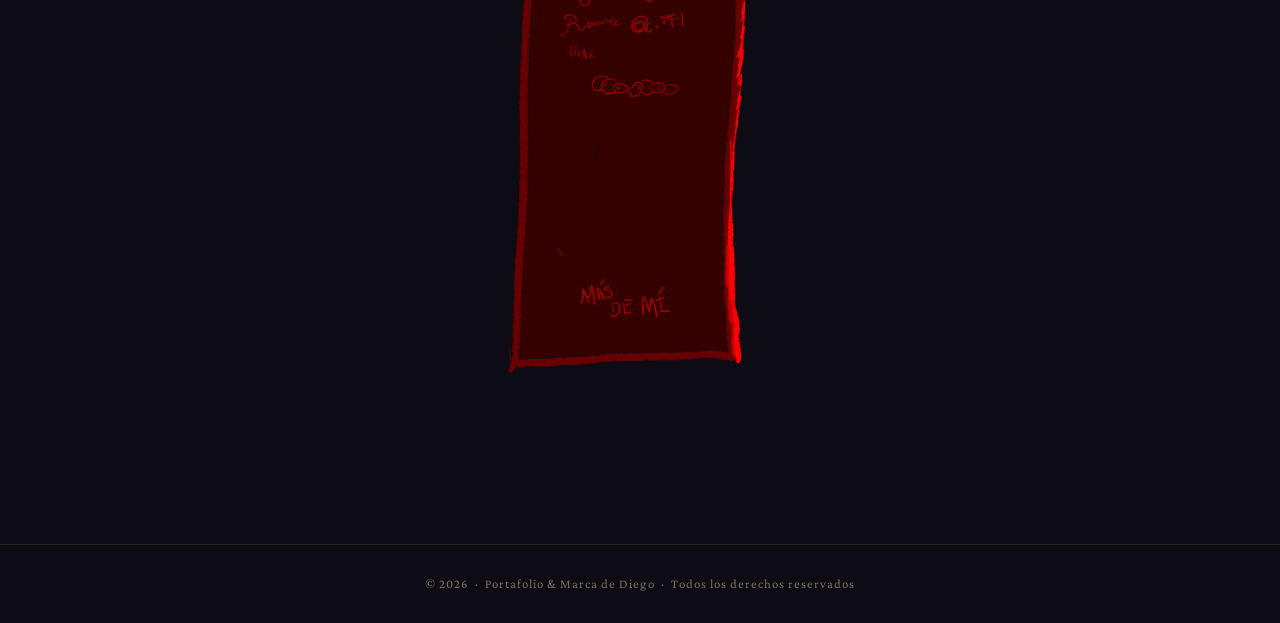
==== commit 5cfc5d1d: "Add files via upload" ====
--- a/Index.html
+++ b/Index.html
@@ -571,8 +571,8 @@
         <p class="body-text">
             Últimamente me centré en la ilustración, con un estilo dirigido al barroco y aún más
             centrado en el claroscuro. En edición de video me centré más en hacer uso de fotocomposiciones
-            animadas, también aspiro bastante a hacer videojuegos en un futuro. Si quieres saber un poco más
-            cómo pienso y resuelvo algunos proyectos, puedes presionar mi logo que está al lado.
+            animadas, también aspiro bastante a hacer videojuegos en un futuro. Aunque tengo un videojuego
+            para mostrarles, está al final en el dibujo de una tumba.
         </p>
 
         <h1>Inspiraciones Artísticas</h1>
@@ -606,7 +606,7 @@
         <h2>Haz click al siguiente Link</h2>
 
         <!-- Tu enlace que actúa como botón e integra la imagen limpiamente -->
-        <a href="AQUI_VA_EL_ENLACE_DE_TU_JUEGO" class="btn-bigTomb">
+        <a href="http://futurepunch.org" class="btn-bigTomb">
             <img src="imgs/ttumbaC.svg" alt="Tumba Grande Juego">
         </a>
 
@@ -614,9 +614,7 @@
 
     <footer>
         &copy; 2026 &nbsp;·&nbsp; Portafolio & Marca de Diego &nbsp;·&nbsp; Todos los derechos reservados
-        <div><img src="imgs/personaje.png" alt=""></div>
-        <div><img src="" alt=""></div>
-        <div><img src="" alt=""></div>
+       
     </footer>
 
     <script>
